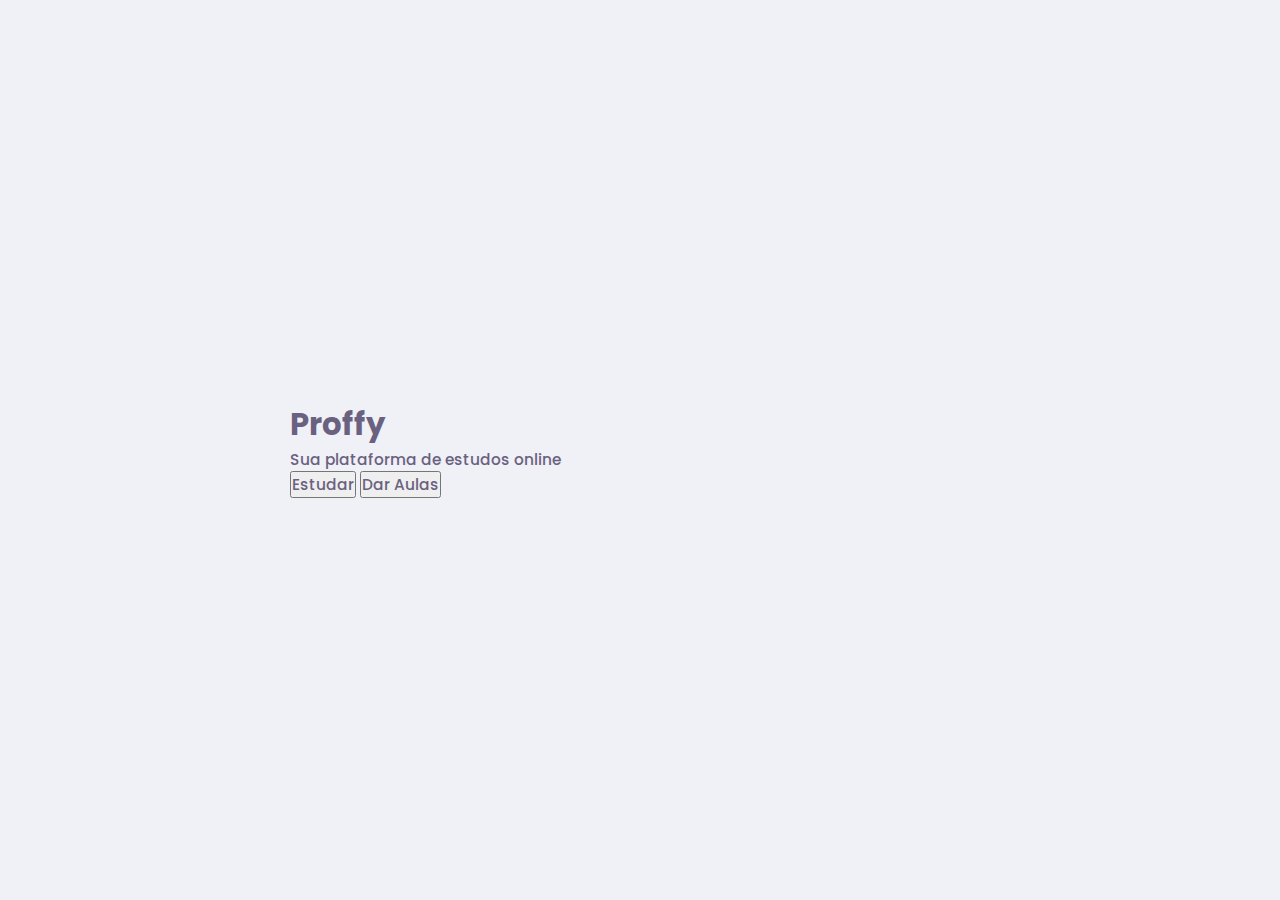
==== index.html @ f864bac1 "Created the project." ====
<!--Comentário-->
<!--HTML: HyperText Markup Language -->
<!--Dividido em duas tags, head and body-->
<!--head: Configurações do documento -->
<!--body: Todo conteúdo visivel deverá vim na tag body.-->

<!DOCTYPE html>
<html lang="pt_br">    <!--lang is an attribute (ex: en)-->
<head>
    <meta charset="UTF-8">
    <meta name="viewport" content="width=device-width, initial-scale=1.0">
    <title>Proffy | Sua plataforma de estudos online</title>    
    <link rel="stylesheet" href="style.css">
    <link href="https://fonts.googleapis.com/css2?family=Archivo:wght@400;700&amp;family=Poppins:wght@400;600&amp;display=swap" rel="stylesheet">
</head>
<body id = "page-landing">
    <div id = "container">
        <h1>Proffy</h1>    
        <p>Sua plataforma de estudos online</p>       
        <button>Estudar</button>
        <button>Dar Aulas</button>
    </div>
</body>
</html>
---- style.css ----
/* CSS - Cascading Style Sheet */

/*:root -> Elemento principal da página inteira  */
:root {
    /* CSS Variables */
    --color-background: #F0F0F7;
    --color-primary-lighter: #9871F5;
    --color-primary-light: #916BEA;
    --color-primary: #8257E5;
    --color-primary-dark: #774DD6;
    --color-primary-darker: #6842c2;
    --color-secondary: #04D361;
    --color-secondary-dark: #04BF58;
    --color-title-in-primary: #FFFFFF;
    --color-text-in-primary: #D4C2FF;
    --color-text-title: #32264D;
    --color-text-complement: #9C98A6;
    --color-text-base: #6A6180;
    --color-line-in-white: #E6E6F0;
    --color-input-background: #F8F8FC;
    --color-button-text: #FFFFFF;
    --color-box-base: #FFFFFF;
    --color-box-footer: #FAFAFC;
    --color-small-info: #C1BCCC;

    /* Size font (standard: 16px - 100% - 1rem */
    font-size: 60%; /* controle das medidas rem */
}

* {
    margin: 0;
    padding: 0;
    box-sizing: border-box;
}

html,
body {
    height: 100vh;  /* Altura */
}
body {
    background-color: var(--color-background);
    display: flex;
    align-items: center;
    justify-content: center;
}

body,
input,
button,
textarea {
    font: 500 1.6rem Poppins;
    /* font-weight: 500;
    font-family: Poppins;
    font-size: 1.6rem; */
    color: var(--color-text-base);
}

#container {
    /* box model  */
    /* border: 1px solid red; */
    /* padding: 10px 40px 60px 2px; top right down left */
    /* margin: 60px; */
    /* width: 300px; */
    /* height: 100px; */
    width: 90vw;
    max-width: 700px;
}
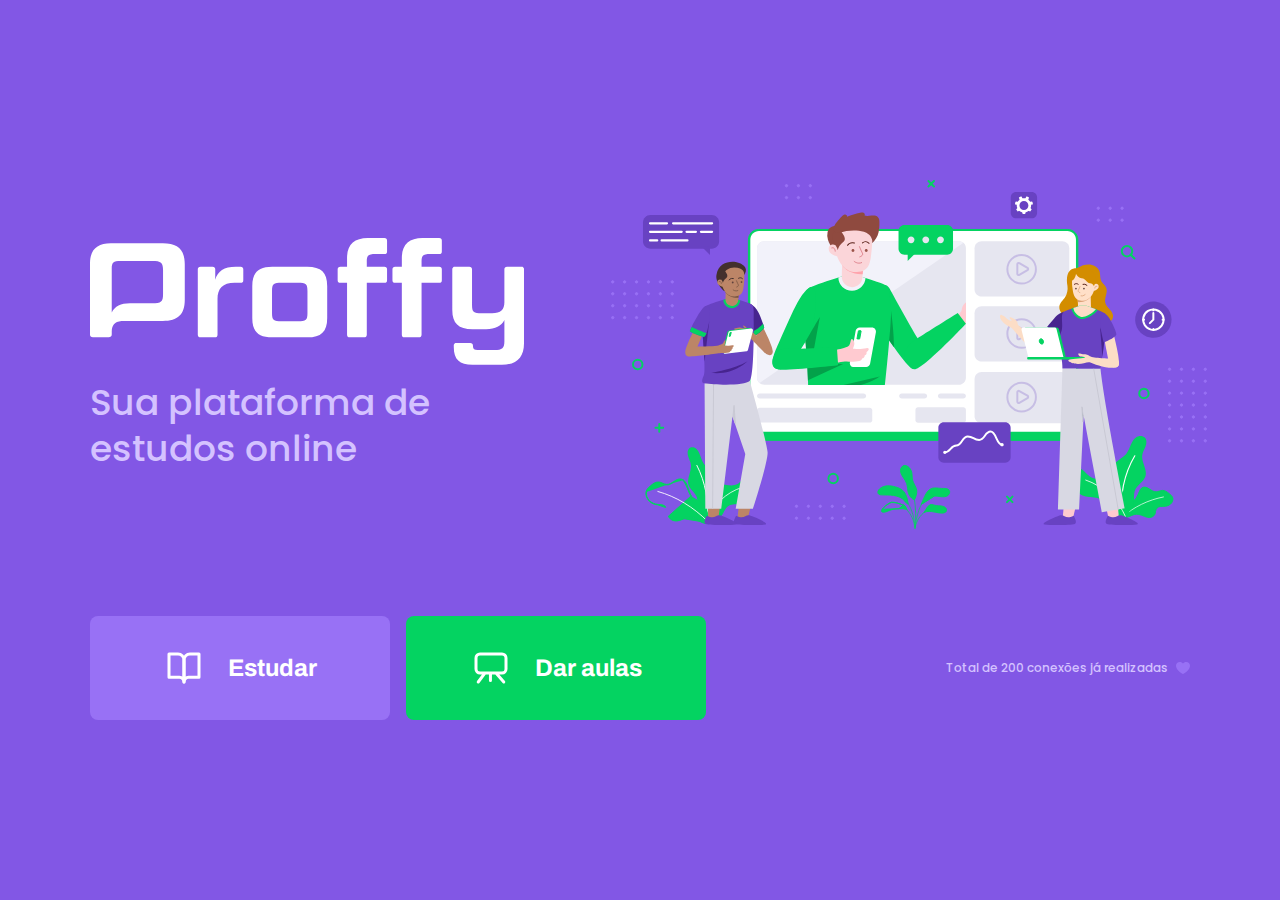
==== commit 9a15a126: "Updated the landing page" ====
--- a/index.html
+++ b/index.html
@@ -10,15 +10,36 @@
     <meta charset="UTF-8">
     <meta name="viewport" content="width=device-width, initial-scale=1.0">
     <title>Proffy | Sua plataforma de estudos online</title>    
-    <link rel="stylesheet" href="style.css">
+    <link rel="stylesheet" href="/styles/main.css">
+    <link rel="stylesheet" href="/styles/partials/page-landing.css">
     <link href="https://fonts.googleapis.com/css2?family=Archivo:wght@400;700&amp;family=Poppins:wght@400;600&amp;display=swap" rel="stylesheet">
 </head>
 <body id = "page-landing">
+    
     <div id = "container">
-        <h1>Proffy</h1>    
-        <p>Sua plataforma de estudos online</p>       
-        <button>Estudar</button>
-        <button>Dar Aulas</button>
+        
+        <div class="logo-container">
+            <img src="/images/logo.svg" alt="Proffy">
+            <h2>Sua plataforma de estudos online</h2>
+        </div>
+
+        <img class = "hero-image" src="/images/landing.svg" alt="Plataforma de Estudos">
+           
+        <div class="buttons-container">
+            <a class="study" href="/study.html">
+                <img src="/images/icons/study.svg" alt="Estudar">
+                Estudar
+            </a>
+            <a class="give-classes" href="/give-classes.html">
+                <img src="/images/icons/give-classes.svg" alt="Dar aulas">
+                Dar aulas
+            </a>
+        </div>
+
+        <p class="total-connections">
+            Total de 200 conexões já realizadas
+            <img src="/images/icons/purple-heart.svg" alt="Coração roxo" >
+        </p>
     </div>
 </body>
 </html>
--- a/styles/main.css
+++ b/styles/main.css
@@ -0,0 +1,73 @@
+/* CSS - Cascading Style Sheet */
+
+/*:root -> Elemento principal da página inteira  */
+:root {
+    /* CSS Variables */
+    --color-background: #F0F0F7;
+    --color-primary-lighter: #9871F5;
+    --color-primary-light: #916BEA;
+    --color-primary: #8257E5;
+    --color-primary-dark: #774DD6;
+    --color-primary-darker: #6842c2;
+    --color-secondary: #04D361;
+    --color-secondary-dark: #04BF58;
+    --color-title-in-primary: #FFFFFF;
+    --color-text-in-primary: #D4C2FF;
+    --color-text-title: #32264D;
+    --color-text-complement: #9C98A6;
+    --color-text-base: #6A6180;
+    --color-line-in-white: #E6E6F0;
+    --color-input-background: #F8F8FC;
+    --color-button-text: #FFFFFF;
+    --color-box-base: #FFFFFF;
+    --color-box-footer: #FAFAFC;
+    --color-small-info: #C1BCCC;
+
+    /* Size font (standard: 16px - 100% - 1rem */
+    font-size: 60%; /* controle das medidas rem */
+}
+
+* {
+    margin: 0;
+    padding: 0;
+    box-sizing: border-box;
+}
+
+html,
+body {
+    height: 100vh;  /* Altura */
+}
+body {
+    background-color: var(--color-background);
+    display: flex;
+    align-items: center;
+    justify-content: center;
+}
+
+body,
+input,
+button,
+textarea {
+    font: 500 1.6rem Poppins;
+    /* font-weight: 500;
+    font-family: Poppins;
+    font-size: 1.6rem; */
+    color: var(--color-text-base);
+}
+
+#container {
+    /* box model  */
+    /* border: 1px solid red; */
+    /* padding: 10px 40px 60px 2px; top right down left */
+    /* margin: 60px; */
+    /* width: 300px; */
+    /* height: 100px; */
+    width: 90vw;
+    max-width: 700px;
+} 
+
+@media (min-width: 700px){
+    :root {
+        font-size: 62.5%; /* All 1rem will be relative to 10px */
+    }
+}
--- a/styles/partials/page-landing.css
+++ b/styles/partials/page-landing.css
@@ -0,0 +1,129 @@
+#page-landing {
+    background: var(--color-primary);
+}
+
+#page-landing #container {
+    color: var(--color-text-in-primary);
+}
+
+.logo-container img {
+    height: 10rem;
+}
+
+.logo-container {
+    text-align: center;
+    margin-bottom: 3.2rem;
+}
+
+.logo-container h2 {
+    font-weight: 500;
+    font-size: 3.6rem;
+    line-height: 4.6rem;
+    margin-top: 0.8rem;
+}
+
+.hero-image {
+    height: 10%;               /* The reference is container */
+}
+
+.buttons-container {
+    display: flex;              /* Put all the elements next to each other (side by side) */
+    justify-content: center;    /* Put the buttons in the center */
+    margin: 3.2rem 0;
+}
+
+.buttons-container a {
+    width: 30rem;
+    height: 10.4rem;
+    
+    border-radius: 0.8rem;    
+    
+    font: 700 2.4rem Archivo;
+    
+    display: flex;             
+    align-items: center;
+    justify-content: center;
+    
+    text-decoration: none;      /* Remove the underline below the word (Estudar and Dar aulas)*/
+    
+    color: var(--color-button-text);
+
+    transition: background 0.2s;
+}
+
+.buttons-container a img {
+    width: 4rem;
+    margin-right: 2.4rem;
+}
+
+.buttons-container a.study {
+    background: var(--color-primary-lighter);
+    margin-right: 1.6rem;
+}
+
+.buttons-container a.study:hover {
+    background: var(--color-primary-light);
+
+}
+
+.buttons-container a.give-classes {
+    background: var(--color-secondary);
+    margin-right: 0;
+}
+
+.buttons-container a.give-classes:hover {
+    background: var(--color-secondary-dark);    
+}
+
+.total-connections {
+    font-size: 1.8rem;
+    display: flex;
+    align-items: center;
+    justify-content: center;
+}
+
+.total-connections img {
+    margin-left: 0.8rem;
+}
+
+@media (max-width: 699px){
+    :root{
+        font-size: 40%;    /* Modify the rem measures */
+    }
+}
+@media (min-width: 1100px){
+    #page-landing #container {
+        max-width: 1100px;
+        display: grid;
+        grid-template-columns: 2fr 1fr 2fr;
+        grid-template-rows: 350px 1fr;
+        grid-template-areas:
+        "proffy image image"
+        "button button texting";
+        column-gap: 87px;
+        row-gap: 86px;
+    }
+    .logo-container{
+        grid-area: proffy;
+        text-align: initial;
+        align-self: center;
+        margin: 0;
+    }
+    .logo-container img {
+        height: 127px;
+    }
+    .hero-image{
+        grid-area: image;
+        height: 350px;
+    }
+    .buttons-container{
+        grid-area: button;
+        justify-content: flex-start;
+        margin: 0;
+    }
+    .total-connections{
+        grid-area: texting;
+        justify-self: end;
+        font-size: 1.2rem;
+    }
+}